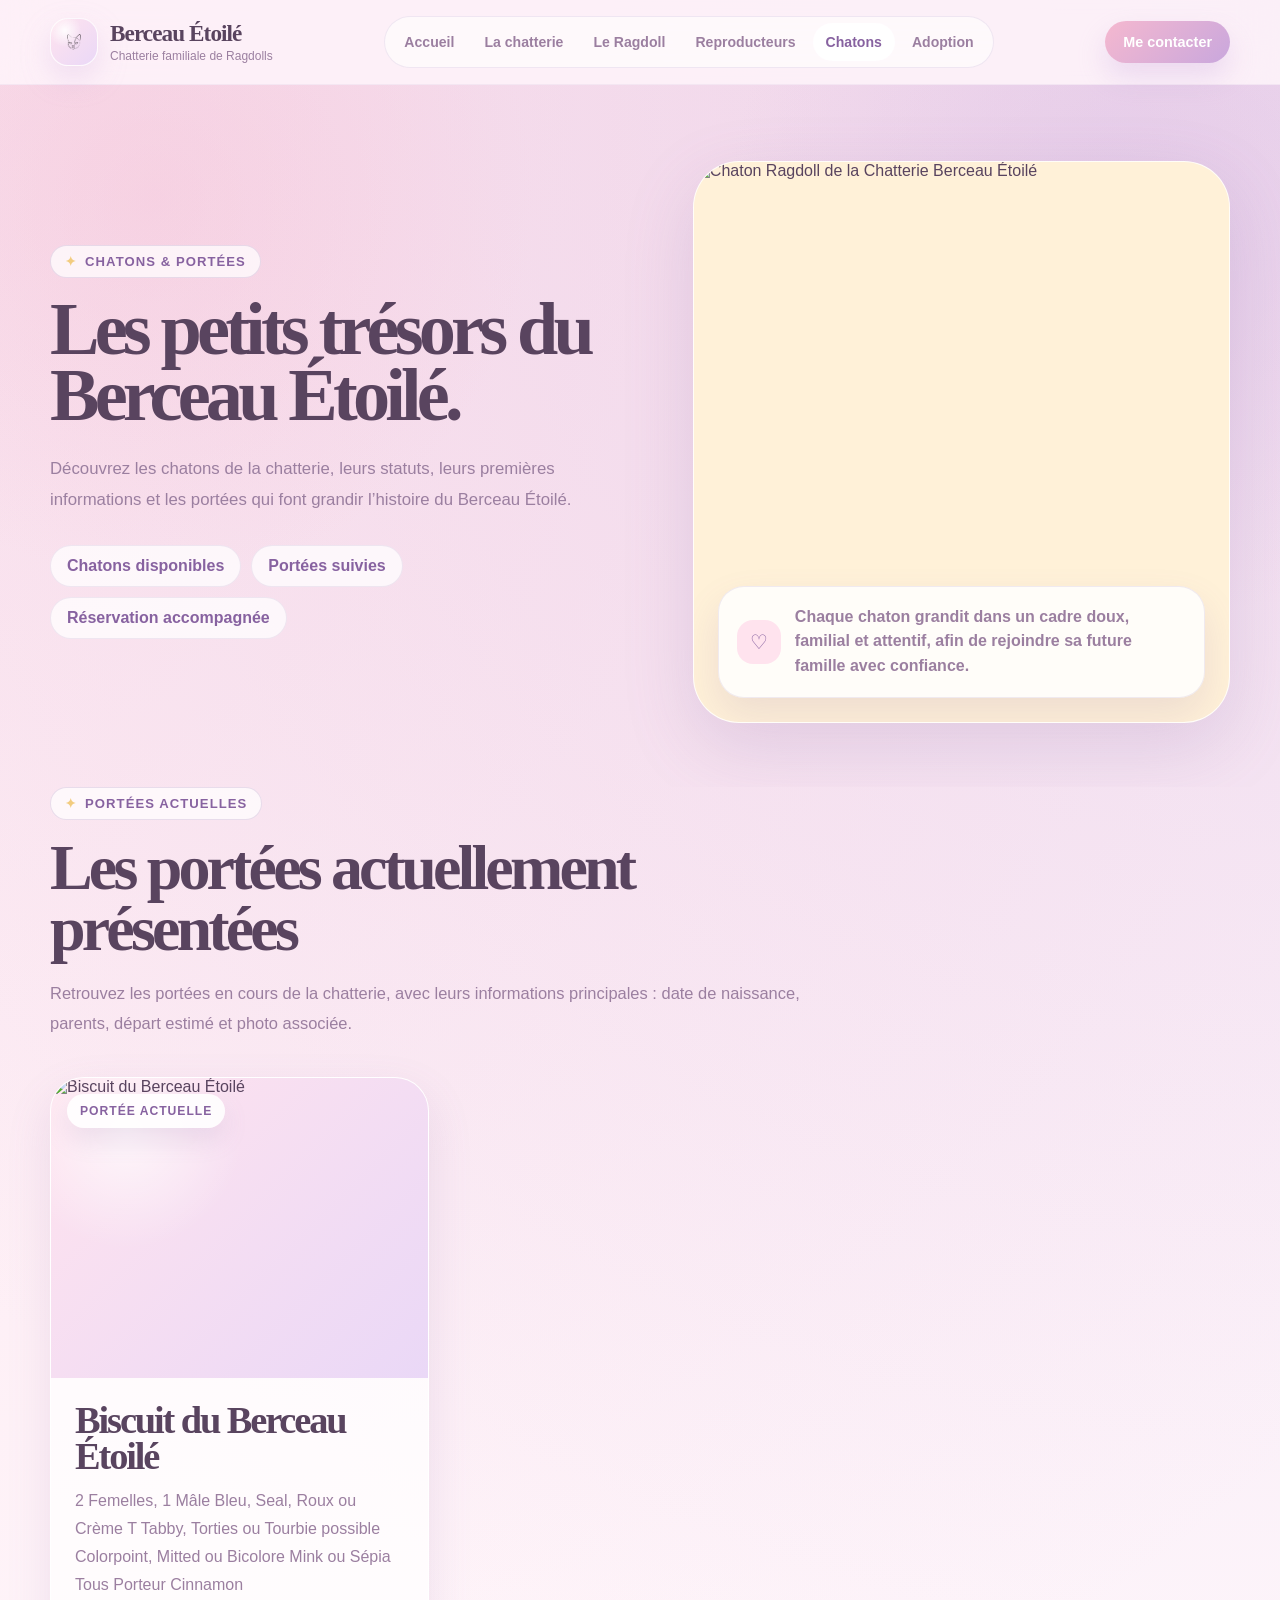
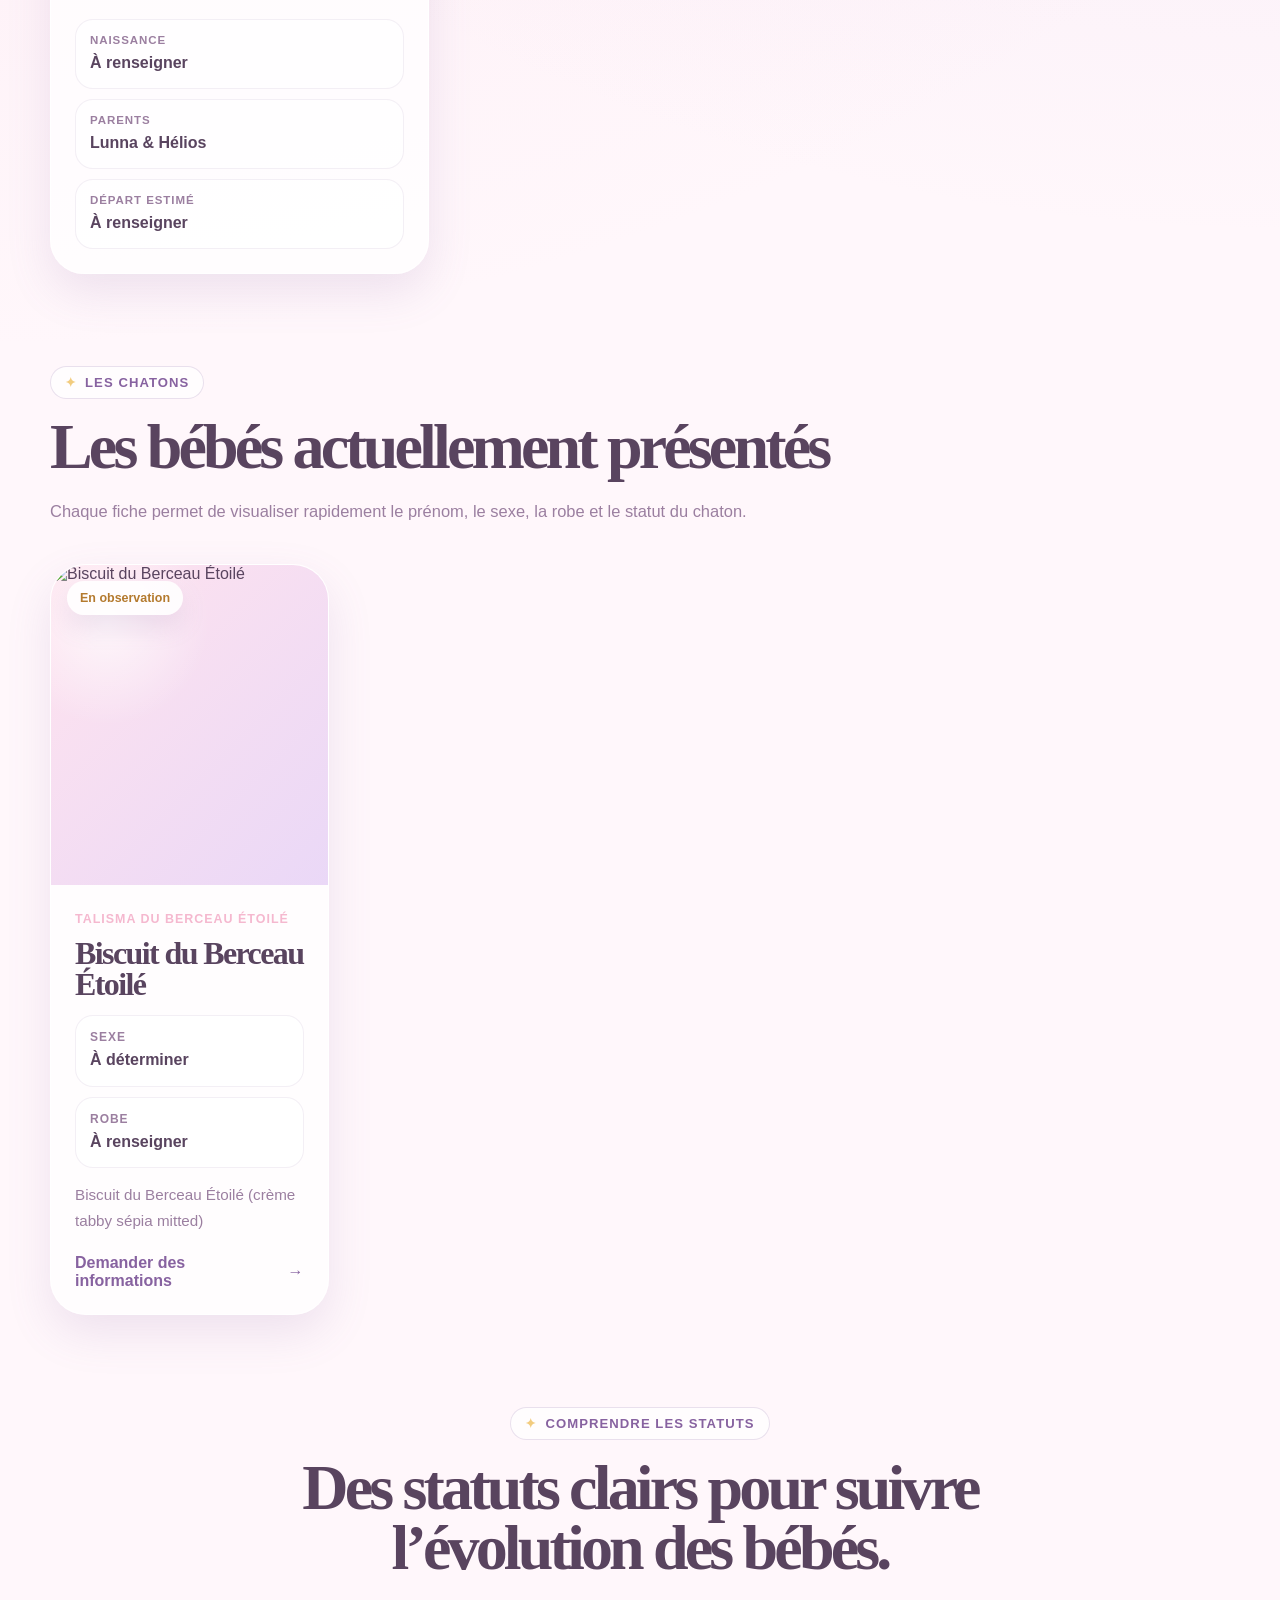
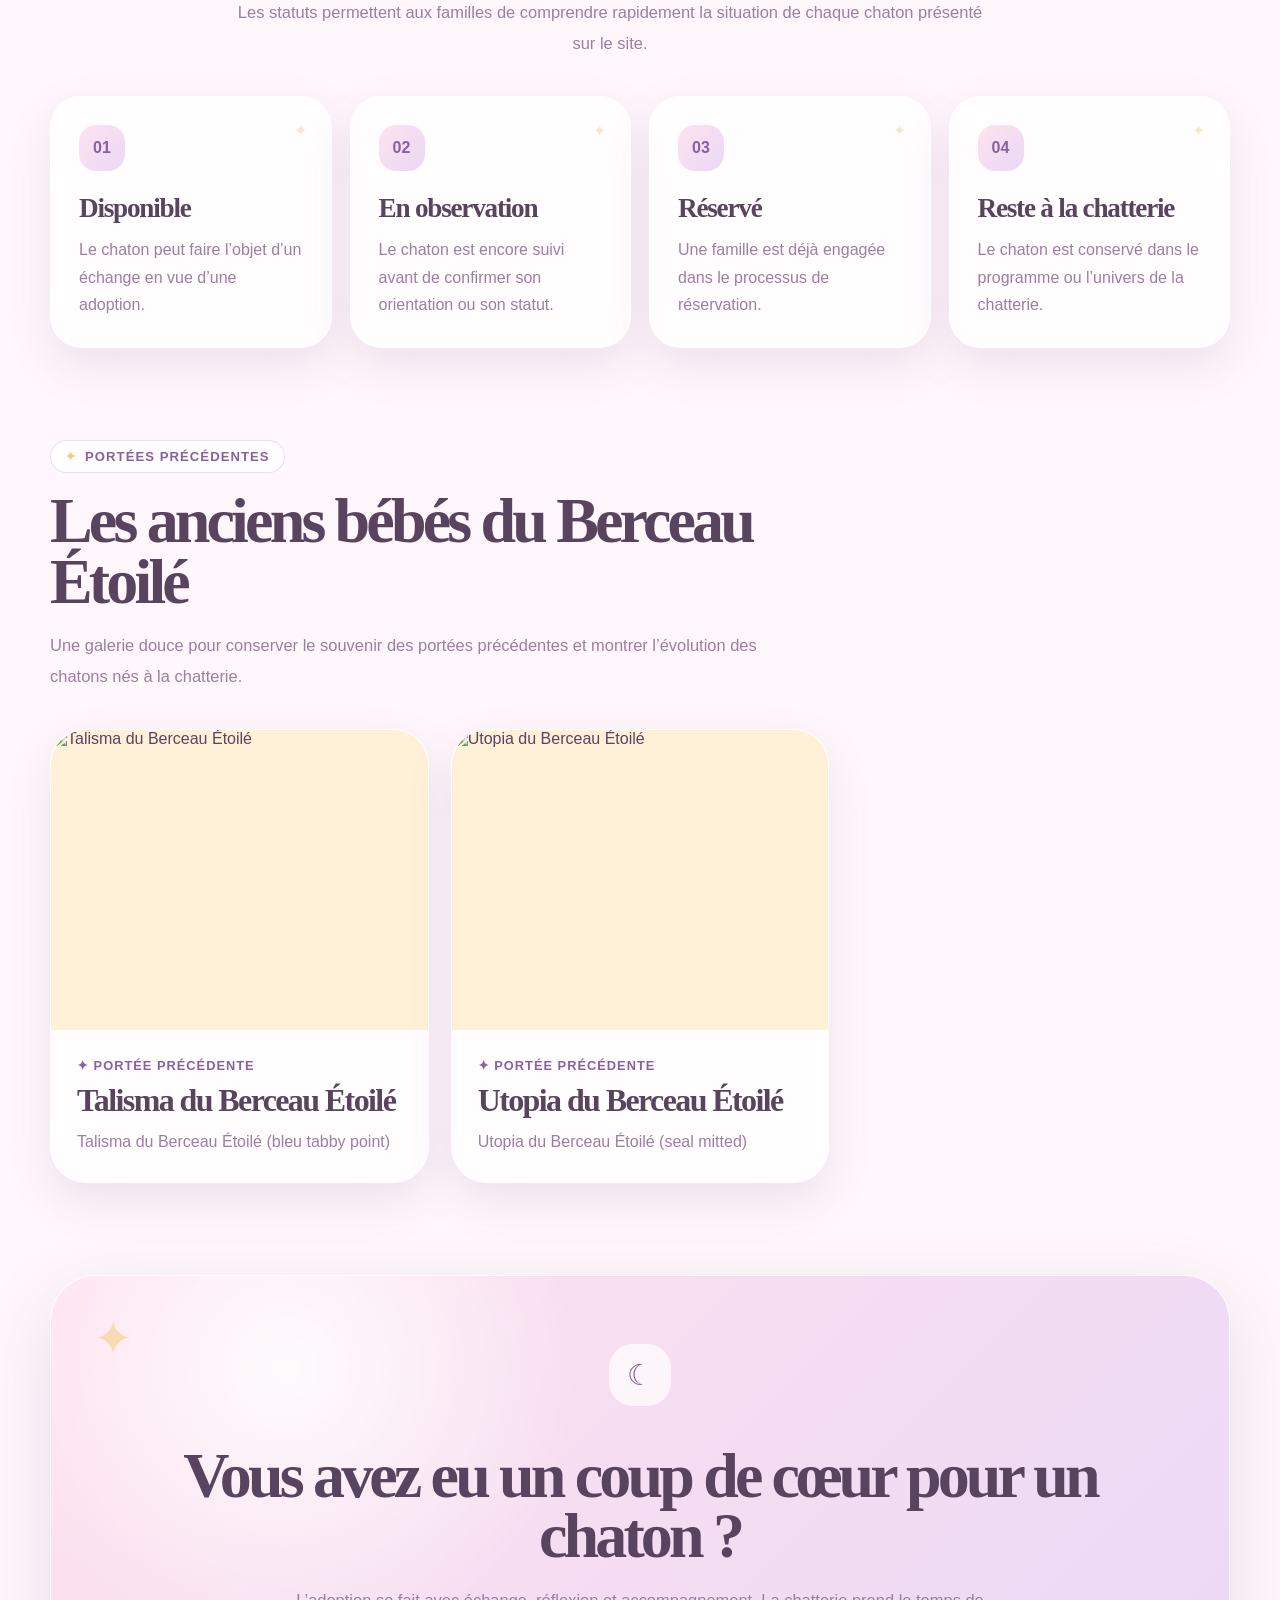
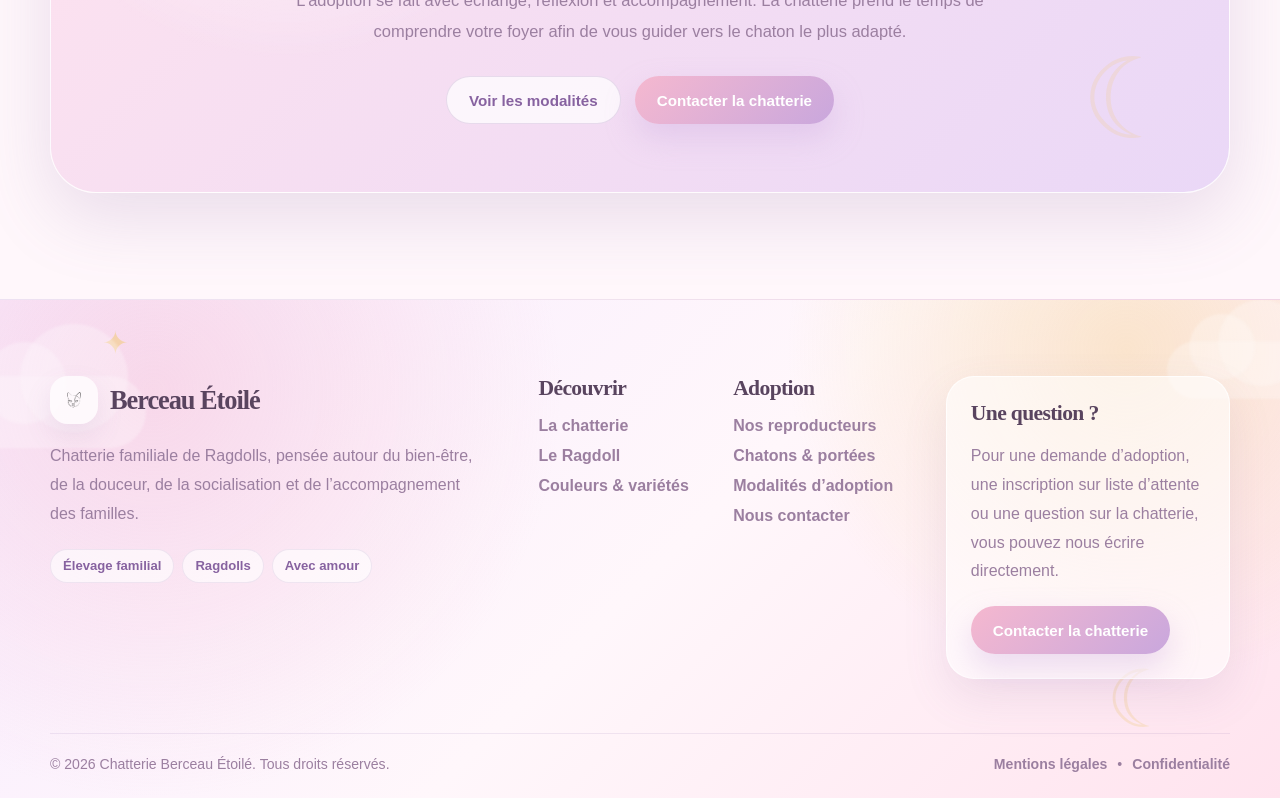
==== docs/chatons.html @ 58bdc37b "Add GitHub Pages static preview" ====
﻿<!DOCTYPE html>
<html lang="fr">
<head>
    <meta charset="UTF-8">

    <meta name="viewport" content="width=device-width, initial-scale=1.0">

    <title>Chatons &amp; portées | Chatterie Berceau Étoilé</title>

    <meta name="description" content="Découvrez les chatons disponibles, les portées en cours, les anciennes portées et les statuts de réservation de la Chatterie Berceau Étoilé.">

    <link rel="stylesheet" href="./assets/css/base/reset.css">
    <link rel="stylesheet" href="./assets/css/base/variables.css">
    <link rel="stylesheet" href="./assets/css/base/global.css">

    <link rel="stylesheet" href="./assets/css/components/header.css">
    <link rel="stylesheet" href="./assets/css/components/footer.css">
    <link rel="stylesheet" href="./assets/css/components/buttons.css">
    <link rel="stylesheet" href="./assets/css/components/cards.css">
    <link rel="stylesheet" href="./assets/css/components/forms.css">

        <link rel="stylesheet" href="./assets/css/pages/chatons.css">
</head>

<body>
<header class="site-header" data-header>
    <div class="container site-header__inner">

        <a href="http://127.0.0.1:8000" class="site-header__brand" aria-label="Retour à l'accueil">
            <span class="site-header__logo">
                <img src="./assets/images/logo/logo-berceau.png" alt="">
            </span>

            <span class="site-header__identity">
                <strong>Berceau Étoilé</strong>
                <small>Chatterie familiale de Ragdolls</small>
            </span>
        </a>

        <nav class="site-header__nav" aria-label="Navigation principale">
            <a href="http://127.0.0.1:8000" class="">
                Accueil
            </a>

            <a href="./la-chatterie.html" class="">
                La chatterie
            </a>

            <a href="./le-ragdoll.html" class="">
                Le Ragdoll
            </a>

            <a href="./nos-reproducteurs.html" class="">
                Reproducteurs
            </a>

            <a href="./chatons.html" class="is-active">
                Chatons
            </a>

            <a href="./modalites-adoption.html" class="">
                Adoption
            </a>
        </nav>

        <div class="site-header__actions">
            <a href="./contact.html" class="site-header__contact">
                Me contacter
            </a>

            <button class="site-header__burger"
                    type="button"
                    aria-label="Ouvrir le menu"
                    aria-expanded="false"
                    data-menu-button>
                <span></span>
                <span></span>
                <span></span>
            </button>
        </div>
    </div>

    <div class="mobile-menu" data-mobile-menu>
        <div class="container mobile-menu__inner">
            <div class="mobile-menu__top">
                <span>Menu</span>
                <strong>✦ Berceau Étoilé</strong>
            </div>

            <nav class="mobile-menu__nav" aria-label="Navigation mobile">
                <a href="http://127.0.0.1:8000">Accueil</a>
                <a href="./la-chatterie.html">La chatterie</a>
                <a href="./le-ragdoll.html">Le Ragdoll</a>
                <a href="./couleurs-et-varietes.html">Couleurs & variétés</a>
                <a href="./nos-reproducteurs.html">Nos reproducteurs</a>
                <a href="./chatons.html">Chatons & portées</a>
                <a href="./modalites-adoption.html">Modalités d’adoption</a>
                <a href="./contact.html">Contact</a>
            </nav>

            <div class="mobile-menu__card">
                <span>☾</span>
                <p>
                    Des Ragdolls élevés avec douceur, sérieux et beaucoup d’amour.
                </p>
            </div>
        </div>
    </div>
</header>

<main>
    
    
    <section class="kittens-hero">
        <div class="container kittens-hero__inner">
            <div class="kittens-hero__content" data-animate>
                <span class="section-kicker">Chatons & portées</span>

                <h1>
                    Les petits trésors du Berceau Étoilé.
                </h1>

                <p>
                    Découvrez les chatons de la chatterie, leurs statuts, leurs premières informations
                    et les portées qui font grandir l’histoire du Berceau Étoilé.
                </p>

                <div class="kittens-hero__badges">
                    <span>Chatons disponibles</span>
                    <span>Portées suivies</span>
                    <span>Réservation accompagnée</span>
                </div>
            </div>

            <div class="kittens-hero__visual" data-animate>
                <div class="kittens-hero__card">
                    <img src="./storage/litters/WUZOYV0Ah5naEAxYbCbRdQGVzJonAku6BhjEUA5w.jpg" alt="Chaton Ragdoll de la Chatterie Berceau Étoilé">

                    <div class="kittens-hero__note">
                        <span>♡</span>

                        <p>
                            Chaque chaton grandit dans un cadre doux, familial et attentif,
                            afin de rejoindre sa future famille avec confiance.
                        </p>
                    </div>
                </div>
            </div>
        </div>
    </section>

    <section class="current-litters">
        <div class="container">
            <div class="section-heading" data-animate>
                <span class="section-kicker">Portées actuelles</span>

                <h2>Les portées actuellement présentées</h2>

                <p>
                    Retrouvez les portées en cours de la chatterie, avec leurs informations principales :
                    date de naissance, parents, départ estimé et photo associée.
                </p>
            </div>

                            <div class="mobile-carousel" data-mobile-carousel data-animate>
                    <button class="mobile-carousel__arrow mobile-carousel__arrow--prev" type="button" aria-label="Portée précédente">
                        ←
                    </button>

                    <div class="mobile-carousel__track current-litters-grid">
                                                    
                            <article class="current-litter-card">
                                <div class="current-litter-card__image">
                                    <img src="./storage/litters/WUZOYV0Ah5naEAxYbCbRdQGVzJonAku6BhjEUA5w.jpg" alt="Biscuit du Berceau Étoilé">

                                    <span>
                                    Portée actuelle
                                </span>
                                </div>

                                <div class="current-litter-card__content">
                                    <h3>Biscuit du Berceau Étoilé</h3>

                                    <p>
                                        2 Femelles, 1 Mâle
Bleu, Seal, Roux ou Crème T
Tabby, Torties ou Tourbie possible
Colorpoint, Mitted ou Bicolore 
Mink ou Sépia
Tous Porteur Cinnamon
                                    </p>

                                    <div class="current-litter-card__infos">
                                        <div>
                                            <strong>Naissance</strong>

                                            <span>
                                            À renseigner
                                        </span>
                                        </div>

                                        <div>
                                            <strong>Parents</strong>

                                            <span>
                                            Lunna &amp; Hélios
                                        </span>
                                        </div>

                                        <div>
                                            <strong>Départ estimé</strong>

                                            <span>
                                            À renseigner
                                        </span>
                                        </div>
                                    </div>
                                </div>
                            </article>
                                            </div>

                    <button class="mobile-carousel__arrow mobile-carousel__arrow--next" type="button" aria-label="Portée suivante">
                        →
                    </button>

                    <div class="mobile-carousel__dots" aria-hidden="true"></div>
                </div>
                    </div>
    </section>

    <section class="kittens-list">
        <div class="container">
            <div class="section-heading" data-animate>
                <span class="section-kicker">Les chatons</span>

                <h2>Les bébés actuellement présentés</h2>

                <p>
                    Chaque fiche permet de visualiser rapidement le prénom, le sexe,
                    la robe et le statut du chaton.
                </p>
            </div>

                            <div class="mobile-carousel" data-mobile-carousel data-animate>
                    <button class="mobile-carousel__arrow mobile-carousel__arrow--prev" type="button" aria-label="Chaton précédent">
                        ←
                    </button>

                    <div class="mobile-carousel__track kittens-grid">
                                                    
                            <article class="kitten-profile">
                                <div class="kitten-profile__image">
                                    <img src="./storage/kittens/aGhqp09vOHL21H2lv2qJSmf9AxYvuXrbXKBZ2Dv1.jpg" alt="Biscuit du Berceau Étoilé">

                                    <span class="kitten-profile__status kitten-profile__status--watch">
                                    En observation
                                </span>
                                </div>

                                <div class="kitten-profile__content">
                                <span class="kitten-profile__eyebrow">
                                    Talisma du Berceau Étoilé
                                </span>

                                    <h3>Biscuit du Berceau Étoilé</h3>

                                    <div class="kitten-profile__details">
                                        <div>
                                            <span>Sexe</span>
                                            <strong>À déterminer</strong>
                                        </div>

                                        <div>
                                            <span>Robe</span>
                                            <strong>À renseigner</strong>
                                        </div>
                                    </div>

                                                                            <p class="kitten-profile__description">
                                            Biscuit du Berceau Étoilé (crème tabby sépia mitted)
                                        </p>
                                    
                                    <a href="./contact.html" class="text-link">
                                        Demander des informations
                                    </a>
                                </div>
                            </article>
                                            </div>

                    <button class="mobile-carousel__arrow mobile-carousel__arrow--next" type="button" aria-label="Chaton suivant">
                        →
                    </button>

                    <div class="mobile-carousel__dots" aria-hidden="true"></div>
                </div>
                    </div>
    </section>

    <section class="status-section">
        <div class="container">
            <div class="section-heading section-heading--center" data-animate>
                <span class="section-kicker">Comprendre les statuts</span>

                <h2>Des statuts clairs pour suivre l’évolution des bébés.</h2>

                <p>
                    Les statuts permettent aux familles de comprendre rapidement la situation
                    de chaque chaton présenté sur le site.
                </p>
            </div>

            <div class="status-grid" data-animate>
                <article class="status-card status-card--available">
                    <span>01</span>
                    <h3>Disponible</h3>
                    <p>Le chaton peut faire l’objet d’un échange en vue d’une adoption.</p>
                </article>

                <article class="status-card status-card--watch">
                    <span>02</span>
                    <h3>En observation</h3>
                    <p>Le chaton est encore suivi avant de confirmer son orientation ou son statut.</p>
                </article>

                <article class="status-card status-card--reserved">
                    <span>03</span>
                    <h3>Réservé</h3>
                    <p>Une famille est déjà engagée dans le processus de réservation.</p>
                </article>

                <article class="status-card status-card--stay">
                    <span>04</span>
                    <h3>Reste à la chatterie</h3>
                    <p>Le chaton est conservé dans le programme ou l’univers de la chatterie.</p>
                </article>
            </div>
        </div>
    </section>

    <section class="previous-litters">
        <div class="container">
            <div class="section-heading" data-animate>
                <span class="section-kicker">Portées précédentes</span>

                <h2>Les anciens bébés du Berceau Étoilé</h2>

                <p>
                    Une galerie douce pour conserver le souvenir des portées précédentes
                    et montrer l’évolution des chatons nés à la chatterie.
                </p>
            </div>

                            <div class="mobile-carousel" data-mobile-carousel data-animate>
                    <button class="mobile-carousel__arrow mobile-carousel__arrow--prev" type="button" aria-label="Portée précédente">
                        ←
                    </button>

                    <div class="mobile-carousel__track litters-grid">
                                                    
                            <article class="litter-card">
                                <div class="litter-card__image">
                                    <img src="./storage/litters/HKP2NVReHf7VfO9Hyv3Pz1sajhxfhHemAGDJ71wH.webp" alt="Talisma du Berceau Étoilé">
                                </div>

                                <div class="litter-card__content">
                                    <span>✦ Portée précédente</span>

                                    <h3>Talisma du Berceau Étoilé</h3>

                                    <p>
                                        Talisma du Berceau Étoilé (bleu tabby point)
                                    </p>
                                </div>
                            </article>
                                                    
                            <article class="litter-card">
                                <div class="litter-card__image">
                                    <img src="./storage/litters/vmfCu9jg3H1DSdizkXiOyC3pDxzr9jN3XvvG5Mxg.webp" alt="Utopia du Berceau Étoilé">
                                </div>

                                <div class="litter-card__content">
                                    <span>✦ Portée précédente</span>

                                    <h3>Utopia du Berceau Étoilé</h3>

                                    <p>
                                        Utopia du Berceau Étoilé (seal mitted)
                                    </p>
                                </div>
                            </article>
                                            </div>

                    <button class="mobile-carousel__arrow mobile-carousel__arrow--next" type="button" aria-label="Portée suivante">
                        →
                    </button>

                    <div class="mobile-carousel__dots" aria-hidden="true"></div>
                </div>
                    </div>
    </section>

    <section class="kittens-adoption">
        <div class="container">
            <div class="kittens-adoption__card" data-animate>
                <span class="kittens-adoption__icon">☾</span>

                <h2>Vous avez eu un coup de cœur pour un chaton ?</h2>

                <p>
                    L’adoption se fait avec échange, réflexion et accompagnement.
                    La chatterie prend le temps de comprendre votre foyer afin de vous guider
                    vers le chaton le plus adapté.
                </p>

                <div class="kittens-adoption__actions">
                    <a href="./modalites-adoption.html" class="btn btn-secondary">
                        Voir les modalités
                    </a>

                    <a href="./contact.html" class="btn btn-primary">
                        Contacter la chatterie
                    </a>
                </div>
            </div>
        </div>
    </section>

</main>

<footer class="site-footer">
    <div class="site-footer__cloud site-footer__cloud--one"></div>
    <div class="site-footer__cloud site-footer__cloud--two"></div>

    <div class="container site-footer__inner">
        <div class="site-footer__brand">
            <a href="http://127.0.0.1:8000" class="site-footer__logo">
                <span>
                    <img src="./assets/images/logo/logo-berceau.png" alt="">
                </span>
                <strong>Berceau Étoilé</strong>
            </a>

            <p>
                Chatterie familiale de Ragdolls, pensée autour du bien-être, de la douceur,
                de la socialisation et de l’accompagnement des familles.
            </p>

            <div class="site-footer__badges">
                <span>Élevage familial</span>
                <span>Ragdolls</span>
                <span>Avec amour</span>
            </div>
        </div>

        <div class="site-footer__links">
            <div>
                <h3>Découvrir</h3>

                <a href="./la-chatterie.html">La chatterie</a>
                <a href="./le-ragdoll.html">Le Ragdoll</a>
                <a href="./couleurs-et-varietes.html">Couleurs & variétés</a>
            </div>

            <div>
                <h3>Adoption</h3>

                <a href="./nos-reproducteurs.html">Nos reproducteurs</a>
                <a href="./chatons.html">Chatons & portées</a>
                <a href="./modalites-adoption.html">Modalités d’adoption</a>
                <a href="./contact.html">Nous contacter</a>
            </div>
        </div>

        <div class="site-footer__contact">
            <h3>Une question ?</h3>

            <p>
                Pour une demande d’adoption, une inscription sur liste d’attente ou une question
                sur la chatterie, vous pouvez nous écrire directement.
            </p>

            <a href="./contact.html" class="btn btn-primary">
                Contacter la chatterie
            </a>
        </div>
    </div>

    <div class="container site-footer__bottom">
        <p>
            © 2026 Chatterie Berceau Étoilé. Tous droits réservés.
        </p>

        <div>
            <a href="#">Mentions légales</a>
            <span>•</span>
            <a href="#">Confidentialité</a>
        </div>
    </div>
</footer>

<script src="./assets/js/main.js"></script>
<script src="./assets/js/components/header.js"></script>
<script src="./assets/js/components/animations.js"></script>

    <script src="./assets/js/pages/chatons.js"></script>
</body>
</html>
---- docs/assets/css/base/variables.css ----
:root {
    --be-bg: #fff7fb;
    --be-bg-soft: #f8ecff;
    --be-bg-lavender: #efe0ff;

    --be-white: #ffffff;
    --be-cream: #fff1d8;

    --be-pink: #f5b8cf;
    --be-pink-soft: #ffe3ee;

    --be-lavender: #c9a7dd;
    --be-lavender-soft: #ead8f7;
    --be-lavender-dark: #8762a0;

    --be-gold: #f2cc7f;
    --be-gold-soft: #fff0c9;

    --be-text: #59445f;
    --be-muted: #9b7fa0;

    --be-border: rgba(135, 98, 160, 0.18);

    --be-shadow-soft: 0 18px 45px rgba(135, 98, 160, 0.14);
    --be-shadow-card: 0 24px 70px rgba(135, 98, 160, 0.18);

    --be-radius-sm: 14px;
    --be-radius-md: 20px;
    --be-radius-lg: 30px;
    --be-radius-xl: 40px;

    --be-container: 1180px;

    --font-title: Georgia, 'Times New Roman', serif;
    --font-body: Arial, sans-serif;
}
---- docs/assets/css/base/global.css ----
body {
    font-family: var(--font-body);
    background:
        radial-gradient(circle at top left, rgba(245, 184, 207, 0.35), transparent 34%),
        radial-gradient(circle at top right, rgba(201, 167, 221, 0.35), transparent 32%),
        var(--be-bg);
    color: var(--be-text);
    overflow-x: hidden;
}

main {
    min-height: 70vh;
}

.container {
    width: min(var(--be-container), calc(100% - 40px));
    margin: 0 auto;
}

.section-kicker {
    display: inline-flex;
    align-items: center;
    gap: 8px;
    padding: 8px 14px;
    border-radius: 999px;
    background: rgba(255, 255, 255, 0.72);
    border: 1px solid var(--be-border);
    color: var(--be-lavender-dark);
    font-size: 0.82rem;
    font-weight: 700;
    letter-spacing: 0.08em;
    text-transform: uppercase;
}

.section-kicker::before {
    content: "✦";
    color: var(--be-gold);
}

.text-link {
    display: inline-flex;
    align-items: center;
    gap: 8px;
    margin-top: 20px;
    color: var(--be-lavender-dark);
    font-weight: 700;
}

.text-link::after {
    content: "→";
    transition: transform 0.25s ease;
}

.text-link:hover::after {
    transform: translateX(4px);
}
---- docs/assets/css/components/header.css ----
.site-header {
    position: sticky;
    top: 0;
    z-index: 100;
    padding: 16px 0;
    background: rgba(255, 247, 251, 0.78);
    backdrop-filter: blur(18px);
    border-bottom: 1px solid rgba(135, 98, 160, 0.08);
    transition: padding 0.25s ease, box-shadow 0.25s ease, background 0.25s ease;
}

.site-header.is-scrolled {
    padding: 10px 0;
    background: rgba(255, 247, 251, 0.92);
    box-shadow: 0 14px 35px rgba(135, 98, 160, 0.12);
}

.site-header__inner {
    display: flex;
    align-items: center;
    justify-content: space-between;
    gap: 24px;
}

.site-header__brand {
    display: inline-flex;
    align-items: center;
    gap: 12px;
    min-width: max-content;
}

.site-header__logo {
    display: inline-flex;
    align-items: center;
    justify-content: center;
    width: 48px;
    height: 48px;
    border-radius: 18px;
    background:
        radial-gradient(circle at 30% 25%, rgba(255, 255, 255, 0.9), transparent 35%),
        linear-gradient(135deg, var(--be-pink-soft), var(--be-lavender-soft));
    border: 1px solid rgba(255, 255, 255, 0.82);
    box-shadow: 0 12px 30px rgba(201, 167, 221, 0.28);
    color: var(--be-gold);
    font-size: 1.5rem;
}

.site-header__identity {
    display: flex;
    flex-direction: column;
    line-height: 1.15;
}

.site-header__identity strong {
    font-family: var(--font-title);
    font-size: 1.45rem;
    color: var(--be-text);
    letter-spacing: -0.04em;
}

.site-header__identity small {
    margin-top: 3px;
    color: var(--be-muted);
    font-size: 0.75rem;
}

.site-header__nav {
    display: flex;
    align-items: center;
    justify-content: center;
    gap: 4px;
    padding: 6px;
    border-radius: 999px;
    background: rgba(255, 255, 255, 0.55);
    border: 1px solid rgba(135, 98, 160, 0.12);
}

.site-header__nav a {
    position: relative;
    display: inline-flex;
    align-items: center;
    min-height: 38px;
    padding: 0 13px;
    border-radius: 999px;
    color: var(--be-muted);
    font-size: 0.88rem;
    font-weight: 800;
    transition: color 0.25s ease, background 0.25s ease;
}

.site-header__nav a:hover,
.site-header__nav a.is-active {
    color: var(--be-lavender-dark);
    background: rgba(255, 255, 255, 0.82);
}

.site-header__actions {
    display: flex;
    align-items: center;
    gap: 12px;
    min-width: max-content;
}

.site-header__contact {
    display: inline-flex;
    align-items: center;
    justify-content: center;
    min-height: 42px;
    padding: 0 18px;
    border-radius: 999px;
    background: linear-gradient(135deg, var(--be-pink), var(--be-lavender));
    color: var(--be-white);
    font-size: 0.9rem;
    font-weight: 900;
    box-shadow: 0 14px 28px rgba(201, 167, 221, 0.32);
    transition: transform 0.25s ease, box-shadow 0.25s ease;
}

.site-header__contact:hover {
    transform: translateY(-2px);
    box-shadow: 0 18px 35px rgba(201, 167, 221, 0.42);
}

.site-header__burger {
    display: none;
    width: 44px;
    height: 44px;
    border: 0;
    border-radius: 16px;
    background: rgba(255, 255, 255, 0.75);
    border: 1px solid var(--be-border);
    cursor: pointer;
}

.site-header__burger span {
    display: block;
    width: 18px;
    height: 2px;
    margin: 4px auto;
    border-radius: 999px;
    background: var(--be-lavender-dark);
    transition: transform 0.25s ease, opacity 0.25s ease;
}

.site-header__burger.is-active span:nth-child(1) {
    transform: translateY(6px) rotate(45deg);
}

.site-header__burger.is-active span:nth-child(2) {
    opacity: 0;
}

.site-header__burger.is-active span:nth-child(3) {
    transform: translateY(-6px) rotate(-45deg);
}

.mobile-menu {
    position: fixed;
    inset: 76px 0 auto 0;
    z-index: 90;
    max-height: calc(100vh - 76px);
    overflow-y: auto;
    padding: 16px 0 24px;
    background:
        radial-gradient(circle at top left, rgba(245, 184, 207, 0.35), transparent 35%),
        radial-gradient(circle at bottom right, rgba(201, 167, 221, 0.35), transparent 35%),
        rgba(255, 247, 251, 0.96);
    border-bottom: 1px solid var(--be-border);
    box-shadow: 0 30px 70px rgba(135, 98, 160, 0.16);
    transform: translateY(-12px);
    opacity: 0;
    pointer-events: none;
    transition: transform 0.25s ease, opacity 0.25s ease;
}

.mobile-menu.is-open {
    transform: translateY(0);
    opacity: 1;
    pointer-events: auto;
}

.mobile-menu__inner {
    display: grid;
    gap: 18px;
}

.mobile-menu__top {
    display: flex;
    align-items: center;
    justify-content: space-between;
    gap: 12px;
    color: var(--be-muted);
    font-size: 0.85rem;
    font-weight: 800;
    text-transform: uppercase;
    letter-spacing: 0.08em;
}

.mobile-menu__top strong {
    color: var(--be-lavender-dark);
}

.mobile-menu__nav {
    display: grid;
    gap: 10px;
}

.mobile-menu__nav a {
    display: flex;
    align-items: center;
    justify-content: space-between;
    min-height: 52px;
    padding: 0 18px;
    border-radius: 18px;
    background: rgba(255, 255, 255, 0.74);
    border: 1px solid rgba(135, 98, 160, 0.12);
    color: var(--be-text);
    font-weight: 850;
}

.mobile-menu__nav a::after {
    content: "→";
    color: var(--be-lavender-dark);
}

.mobile-menu__card {
    display: flex;
    gap: 14px;
    align-items: center;
    padding: 18px;
    border-radius: 24px;
    background: linear-gradient(135deg, rgba(255, 227, 238, 0.8), rgba(248, 236, 255, 0.9));
    border: 1px solid rgba(255, 255, 255, 0.82);
    color: var(--be-muted);
    line-height: 1.6;
}

.mobile-menu__card span {
    display: inline-flex;
    flex: 0 0 44px;
    width: 44px;
    height: 44px;
    align-items: center;
    justify-content: center;
    border-radius: 16px;
    background: rgba(255, 255, 255, 0.72);
    color: var(--be-gold);
    font-size: 1.4rem;
}

body.menu-open {
    overflow: hidden;
}

@media (max-width: 1120px) {
    .site-header__nav {
        display: none;
    }

    .site-header__burger {
        display: inline-block;
    }
}

@media (max-width: 620px) {
    .site-header {
        padding: 12px 0;
    }

    .site-header__identity strong {
        font-size: 1.2rem;
    }

    .site-header__identity small {
        display: none;
    }

    .site-header__logo {
        width: 42px;
        height: 42px;
        border-radius: 15px;
    }

    .site-header__contact {
        display: none;
    }

    .mobile-menu {
        inset: 68px 0 auto 0;
        max-height: calc(100vh - 68px);
    }
}
.site-header__logo img {
    width: 30px;
    height: 30px;
    object-fit: contain;
    opacity: 0.86;
}
---- docs/assets/css/components/footer.css ----
.site-footer {
    position: relative;
    margin-top: 80px;
    padding: 76px 0 26px;
    overflow: hidden;
    background:
        radial-gradient(circle at 12% 18%, rgba(245, 184, 207, 0.42), transparent 34%),
        radial-gradient(circle at 88% 10%, rgba(242, 204, 127, 0.35), transparent 28%),
        linear-gradient(135deg, #f8ecff, #fff7fb 52%, #ffe3ee);
    border-top: 1px solid rgba(135, 98, 160, 0.12);
}

.site-footer::before {
    content: "✦";
    position: absolute;
    top: 24px;
    left: 8%;
    color: var(--be-gold);
    font-size: 2rem;
    opacity: 0.58;
}

.site-footer::after {
    content: "☾";
    position: absolute;
    right: 8%;
    bottom: 52px;
    color: var(--be-gold);
    font-size: 5rem;
    opacity: 0.28;
}

.site-footer__cloud {
    position: absolute;
    width: 190px;
    height: 72px;
    border-radius: 999px;
    background: rgba(255, 255, 255, 0.38);
    filter: blur(1px);
    opacity: 0.7;
}

.site-footer__cloud::before,
.site-footer__cloud::after {
    content: "";
    position: absolute;
    border-radius: 50%;
    background: inherit;
}

.site-footer__cloud::before {
    width: 82px;
    height: 82px;
    left: 28px;
    top: -34px;
}

.site-footer__cloud::after {
    width: 108px;
    height: 108px;
    right: 18px;
    top: -52px;
}

.site-footer__cloud--one {
    left: -44px;
    top: 76px;
}

.site-footer__cloud--two {
    right: -58px;
    top: 34px;
    transform: scale(0.8);
}

.site-footer__inner {
    position: relative;
    z-index: 1;
    display: grid;
    grid-template-columns: minmax(0, 1.1fr) minmax(360px, 0.9fr) minmax(260px, 0.7fr);
    gap: 42px;
    align-items: start;
}

.site-footer__brand {
    max-width: 430px;
}

.site-footer__logo {
    display: inline-flex;
    align-items: center;
    gap: 12px;
    margin-bottom: 18px;
}

.site-footer__logo span {
    display: inline-flex;
    width: 48px;
    height: 48px;
    align-items: center;
    justify-content: center;
    border-radius: 18px;
    background: rgba(255, 255, 255, 0.72);
    color: var(--be-gold);
    font-size: 1.5rem;
    box-shadow: 0 12px 28px rgba(135, 98, 160, 0.12);
}

.site-footer__logo strong {
    font-family: var(--font-title);
    font-size: 1.65rem;
    letter-spacing: -0.04em;
    color: var(--be-text);
}

.site-footer__brand p,
.site-footer__contact p {
    color: var(--be-muted);
    line-height: 1.8;
}

.site-footer__badges {
    display: flex;
    flex-wrap: wrap;
    gap: 8px;
    margin-top: 20px;
}

.site-footer__badges span {
    display: inline-flex;
    align-items: center;
    min-height: 34px;
    padding: 0 12px;
    border-radius: 999px;
    background: rgba(255, 255, 255, 0.62);
    border: 1px solid rgba(135, 98, 160, 0.12);
    color: var(--be-lavender-dark);
    font-size: 0.82rem;
    font-weight: 800;
}

.site-footer__links {
    display: grid;
    grid-template-columns: repeat(2, 1fr);
    gap: 24px;
}

.site-footer h3 {
    margin-bottom: 16px;
    font-family: var(--font-title);
    color: var(--be-text);
    font-size: 1.35rem;
    letter-spacing: -0.03em;
}

.site-footer__links a {
    display: flex;
    width: fit-content;
    margin-bottom: 12px;
    color: var(--be-muted);
    font-weight: 750;
    transition: color 0.25s ease, transform 0.25s ease;
}

.site-footer__links a:hover {
    color: var(--be-lavender-dark);
    transform: translateX(3px);
}

.site-footer__contact {
    padding: 24px;
    border-radius: 28px;
    background: rgba(255, 255, 255, 0.58);
    border: 1px solid rgba(255, 255, 255, 0.75);
    box-shadow: 0 18px 45px rgba(135, 98, 160, 0.12);
}

.site-footer__contact .btn {
    margin-top: 20px;
}

.site-footer__bottom {
    position: relative;
    z-index: 1;
    display: flex;
    align-items: center;
    justify-content: space-between;
    gap: 18px;
    margin-top: 54px;
    padding-top: 22px;
    border-top: 1px solid rgba(135, 98, 160, 0.12);
    color: var(--be-muted);
    font-size: 0.88rem;
}

.site-footer__bottom div {
    display: flex;
    align-items: center;
    gap: 10px;
}

.site-footer__bottom a {
    font-weight: 800;
}

.site-footer__bottom a:hover {
    color: var(--be-lavender-dark);
}

@media (max-width: 1040px) {
    .site-footer__inner {
        grid-template-columns: 1fr 1fr;
    }

    .site-footer__contact {
        grid-column: 1 / -1;
    }
}

@media (max-width: 720px) {
    .site-footer {
        padding-top: 56px;
    }

    .site-footer__inner,
    .site-footer__links {
        grid-template-columns: 1fr;
    }

    .site-footer__bottom {
        flex-direction: column;
        align-items: flex-start;
    }

    .site-footer__brand {
        max-width: none;
    }
}


.site-footer__logo span img {
    width: 30px;
    height: 30px;
    object-fit: contain;
    opacity: 0.86;
}
---- docs/assets/css/components/buttons.css ----
.btn {
    display: inline-flex;
    align-items: center;
    justify-content: center;
    min-height: 48px;
    padding: 0 22px;
    border-radius: 999px;
    font-size: 0.95rem;
    font-weight: 800;
    transition: transform 0.25s ease, box-shadow 0.25s ease, background 0.25s ease;
}

.btn:hover {
    transform: translateY(-2px);
}

.btn-primary {
    background: linear-gradient(135deg, var(--be-pink), var(--be-lavender));
    color: var(--be-white);
    box-shadow: 0 14px 30px rgba(201, 167, 221, 0.35);
}

.btn-secondary {
    background: rgba(255, 255, 255, 0.72);
    color: var(--be-lavender-dark);
    border: 1px solid var(--be-border);
}
---- docs/assets/css/components/cards.css ----
.soft-card {
    padding: 24px;
    border-radius: var(--be-radius-lg);
    background: rgba(255, 255, 255, 0.72);
    border: 1px solid var(--be-border);
    box-shadow: var(--be-shadow-soft);
    backdrop-filter: blur(10px);
}

.soft-card span {
    display: inline-flex;
    width: 42px;
    height: 42px;
    align-items: center;
    justify-content: center;
    margin-bottom: 16px;
    border-radius: 50%;
    background: var(--be-pink-soft);
    color: var(--be-lavender-dark);
    font-size: 1.2rem;
}

.soft-card h3 {
    margin-bottom: 8px;
    font-family: var(--font-title);
    font-size: 1.35rem;
    color: var(--be-text);
}

.soft-card p {
    color: var(--be-muted);
    line-height: 1.7;
}
---- docs/assets/css/components/forms.css ----
.form-field {
    display: grid;
    gap: 8px;
}

.form-field label {
    color: var(--be-text);
    font-weight: 850;
    font-size: 0.92rem;
}

.form-field input,
.form-field textarea,
.form-field select {
    width: 100%;
    border: 1px solid var(--be-border);
    border-radius: 18px;
    background: rgba(255, 255, 255, 0.78);
    color: var(--be-text);
    padding: 14px 16px;
    outline: none;
    transition: border-color 0.25s ease, box-shadow 0.25s ease, background 0.25s ease;
}

.form-field textarea {
    min-height: 150px;
    resize: vertical;
}

.form-field input:focus,
.form-field textarea:focus,
.form-field select:focus {
    border-color: rgba(135, 98, 160, 0.42);
    box-shadow: 0 0 0 4px rgba(201, 167, 221, 0.16);
    background: rgba(255, 255, 255, 0.96);
}
---- docs/assets/css/pages/chatons.css ----
/* =========================
   HERO
========================= */

.kittens-hero {
    position: relative;
    padding: 76px 0 64px;
    overflow: hidden;
}

.kittens-hero::before {
    content: "";
    position: absolute;
    inset: 0;
    background:
        radial-gradient(circle at 12% 16%, rgba(245, 184, 207, 0.3), transparent 30%),
        radial-gradient(circle at 88% 20%, rgba(201, 167, 221, 0.28), transparent 32%);
    pointer-events: none;
}

.kittens-hero__inner {
    position: relative;
    z-index: 1;
    display: grid;
    grid-template-columns: minmax(0, 1fr) minmax(360px, 0.9fr);
    gap: 46px;
    align-items: center;
}

.kittens-hero__content {
    min-width: 0;
}

.kittens-hero__content h1 {
    max-width: 840px;
    margin-top: 18px;
    font-family: var(--font-title);
    font-size: clamp(2.8rem, 5.8vw, 5.9rem);
    line-height: 0.9;
    letter-spacing: -0.065em;
    color: var(--be-text);
}

.kittens-hero__content p {
    max-width: 660px;
    margin-top: 24px;
    color: var(--be-muted);
    font-size: 1.05rem;
    line-height: 1.85;
}

.kittens-hero__badges {
    display: flex;
    flex-wrap: wrap;
    gap: 10px;
    margin-top: 30px;
}

.kittens-hero__badges span {
    display: inline-flex;
    align-items: center;
    min-height: 42px;
    padding: 0 16px;
    border-radius: 999px;
    background: rgba(255, 255, 255, 0.74);
    border: 1px solid rgba(135, 98, 160, 0.12);
    color: var(--be-lavender-dark);
    font-weight: 850;
}

.kittens-hero__card {
    position: relative;
    min-height: 560px;
    overflow: hidden;
    border-radius: 46px;
    background: var(--be-cream);
    border: 1px solid rgba(255, 255, 255, 0.86);
    box-shadow: var(--be-shadow-card);
}

.kittens-hero__card img {
    width: 100%;
    height: 100%;
    min-height: 560px;
    object-fit: cover;
    object-position: center;
}

.kittens-hero__note {
    position: absolute;
    left: 24px;
    right: 24px;
    bottom: 24px;
    display: flex;
    align-items: center;
    gap: 14px;
    padding: 18px;
    border-radius: 26px;
    background: rgba(255, 255, 255, 0.84);
    border: 1px solid rgba(135, 98, 160, 0.12);
    box-shadow: 0 18px 38px rgba(135, 98, 160, 0.14);
    backdrop-filter: blur(10px);
}

.kittens-hero__note span {
    display: inline-flex;
    width: 44px;
    height: 44px;
    flex: 0 0 44px;
    align-items: center;
    justify-content: center;
    border-radius: 16px;
    background: var(--be-pink-soft);
    color: var(--be-lavender-dark);
    font-size: 1.25rem;
}

.kittens-hero__note p {
    color: var(--be-muted);
    line-height: 1.55;
    font-weight: 750;
}

/* =========================
   COMMON
========================= */

.section-heading {
    max-width: 820px;
    margin-bottom: 38px;
}

.section-heading--center {
    margin-inline: auto;
    text-align: center;
}

.section-heading h2,
.kittens-adoption__card h2 {
    margin-top: 18px;
    font-family: var(--font-title);
    font-size: clamp(2.3rem, 5vw, 4.8rem);
    line-height: 0.95;
    letter-spacing: -0.06em;
    color: var(--be-text);
}

.section-heading p,
.kittens-adoption__card p {
    max-width: 760px;
    margin-top: 18px;
    color: var(--be-muted);
    font-size: 1.03rem;
    line-height: 1.85;
}

/* =========================
   CURRENT LITTERS
========================= */

.current-litters {
    padding: 0 0 92px;
}

.current-litters-grid {
    display: grid;
    grid-template-columns: repeat(3, 1fr);
    gap: 22px;
}

.current-litter-card {
    overflow: hidden;
    border-radius: 34px;
    background: rgba(255, 255, 255, 0.72);
    border: 1px solid rgba(255, 255, 255, 0.86);
    box-shadow: var(--be-shadow-soft);
    transition: transform 0.28s ease, box-shadow 0.28s ease;
}

.current-litter-card:hover {
    transform: translateY(-5px);
    box-shadow: var(--be-shadow-card);
}

.current-litter-card__image {
    position: relative;
    height: 300px;
    overflow: hidden;
    background:
        radial-gradient(circle at 20% 18%, rgba(255, 255, 255, 0.72), transparent 30%),
        linear-gradient(135deg, var(--be-pink-soft), var(--be-lavender-soft));
}

.current-litter-card__image img {
    width: 100%;
    height: 100%;
    object-fit: cover;
    object-position: center;
}

.current-litter-card__image span {
    position: absolute;
    top: 16px;
    left: 16px;
    display: inline-flex;
    min-height: 34px;
    align-items: center;
    padding: 0 13px;
    border-radius: 999px;
    background: rgba(255, 255, 255, 0.88);
    color: var(--be-lavender-dark);
    font-size: 0.76rem;
    font-weight: 900;
    letter-spacing: 0.08em;
    text-transform: uppercase;
    box-shadow: 0 12px 26px rgba(135, 98, 160, 0.14);
}

.current-litter-card__content {
    padding: 24px;
}

.current-litter-card__content h3 {
    margin-bottom: 12px;
    font-family: var(--font-title);
    font-size: clamp(2rem, 3vw, 2.7rem);
    line-height: 0.95;
    letter-spacing: -0.055em;
    color: var(--be-text);
}

.current-litter-card__content p {
    color: var(--be-muted);
    line-height: 1.75;
}

.current-litter-card__infos {
    display: grid;
    gap: 10px;
    margin-top: 20px;
}

.current-litter-card__infos div {
    padding: 14px;
    border-radius: 18px;
    background: rgba(255, 255, 255, 0.74);
    border: 1px solid rgba(135, 98, 160, 0.1);
}

.current-litter-card__infos strong {
    display: block;
    margin-bottom: 5px;
    color: var(--be-muted);
    font-size: 0.72rem;
    font-weight: 900;
    letter-spacing: 0.08em;
    text-transform: uppercase;
}

.current-litter-card__infos span {
    color: var(--be-text);
    font-weight: 800;
    line-height: 1.45;
}

/* =========================
   KITTENS GRID
========================= */

.kittens-list {
    padding: 0 0 92px;
}

.kittens-grid {
    display: grid;
    grid-template-columns: repeat(4, 1fr);
    gap: 22px;
}

.kitten-profile {
    overflow: hidden;
    border-radius: 36px;
    background: rgba(255, 255, 255, 0.72);
    border: 1px solid rgba(255, 255, 255, 0.86);
    box-shadow: var(--be-shadow-soft);
    transition: transform 0.28s ease, box-shadow 0.28s ease;
}

.kitten-profile:hover {
    transform: translateY(-5px);
    box-shadow: var(--be-shadow-card);
}

.kitten-profile__image {
    position: relative;
    height: 320px;
    overflow: hidden;
    background:
        radial-gradient(circle at 20% 18%, rgba(255, 255, 255, 0.72), transparent 30%),
        linear-gradient(135deg, var(--be-pink-soft), var(--be-lavender-soft));
}

.kitten-profile__image img {
    width: 100%;
    height: 100%;
    object-fit: cover;
}

.kitten-profile__status {
    position: absolute;
    top: 16px;
    left: 16px;
    display: inline-flex;
    min-height: 34px;
    align-items: center;
    padding: 0 13px;
    border-radius: 999px;
    background: rgba(255, 255, 255, 0.88);
    font-size: 0.78rem;
    font-weight: 900;
    box-shadow: 0 12px 26px rgba(135, 98, 160, 0.14);
}

.kitten-profile__status--available {
    color: #4e8d65;
}

.kitten-profile__status--watch {
    color: #b47a2e;
}

.kitten-profile__status--reserved {
    color: var(--be-lavender-dark);
}

.kitten-profile__status--stay {
    color: #9b5f85;
}

.kitten-profile__content {
    padding: 24px;
}

.kitten-profile__eyebrow {
    display: inline-flex;
    margin-bottom: 12px;
    color: var(--be-pink);
    font-size: 0.78rem;
    font-weight: 900;
    letter-spacing: 0.08em;
    text-transform: uppercase;
}

.kitten-profile__content h3 {
    margin-bottom: 16px;
    font-family: var(--font-title);
    font-size: 2rem;
    line-height: 0.95;
    letter-spacing: -0.05em;
    color: var(--be-text);
}

.kitten-profile__details {
    display: grid;
    gap: 10px;
}

.kitten-profile__details div {
    padding: 14px;
    border-radius: 18px;
    background: rgba(255, 255, 255, 0.72);
    border: 1px solid rgba(135, 98, 160, 0.1);
}

.kitten-profile__details span {
    display: block;
    margin-bottom: 5px;
    color: var(--be-muted);
    font-size: 0.75rem;
    font-weight: 900;
    letter-spacing: 0.08em;
    text-transform: uppercase;
}

.kitten-profile__details strong {
    color: var(--be-text);
    line-height: 1.4;
}

.kitten-profile__description {
    margin-top: 14px;
    color: var(--be-muted);
    line-height: 1.7;
    font-size: 0.95rem;
}

/* =========================
   STATUS
========================= */

.status-section {
    padding: 0 0 92px;
}

.status-grid {
    display: grid;
    grid-template-columns: repeat(4, 1fr);
    gap: 18px;
}

.status-card {
    position: relative;
    padding: 28px;
    border-radius: 32px;
    background: rgba(255, 255, 255, 0.72);
    border: 1px solid rgba(255, 255, 255, 0.86);
    box-shadow: var(--be-shadow-soft);
}

.status-card::after {
    content: "✦";
    position: absolute;
    top: 24px;
    right: 24px;
    color: var(--be-gold);
    opacity: 0.45;
}

.status-card span {
    display: inline-flex;
    width: 46px;
    height: 46px;
    align-items: center;
    justify-content: center;
    margin-bottom: 22px;
    border-radius: 17px;
    background: linear-gradient(135deg, var(--be-pink-soft), var(--be-lavender-soft));
    color: var(--be-lavender-dark);
    font-weight: 900;
}

.status-card h3 {
    margin-bottom: 12px;
    font-family: var(--font-title);
    font-size: 1.7rem;
    letter-spacing: -0.045em;
    color: var(--be-text);
}

.status-card p {
    color: var(--be-muted);
    line-height: 1.72;
}

/* =========================
   PREVIOUS LITTERS
========================= */

.previous-litters {
    padding: 0 0 92px;
}

.litters-grid {
    display: grid;
    grid-template-columns: repeat(3, 1fr);
    gap: 22px;
}

.litter-card {
    overflow: hidden;
    border-radius: 36px;
    background: rgba(255, 255, 255, 0.72);
    border: 1px solid rgba(255, 255, 255, 0.86);
    box-shadow: var(--be-shadow-soft);
}

.litter-card__image {
    height: 300px;
    overflow: hidden;
    background: var(--be-cream);
}

.litter-card__image img {
    width: 100%;
    height: 100%;
    object-fit: cover;
}

.litter-card__content {
    padding: 26px;
}

.litter-card__content span {
    display: inline-flex;
    margin-bottom: 12px;
    color: var(--be-lavender-dark);
    font-size: 0.8rem;
    font-weight: 900;
    letter-spacing: 0.08em;
    text-transform: uppercase;
}

.litter-card__content h3 {
    margin-bottom: 12px;
    font-family: var(--font-title);
    font-size: 2rem;
    line-height: 0.95;
    letter-spacing: -0.05em;
    color: var(--be-text);
}

.litter-card__content p {
    color: var(--be-muted);
    line-height: 1.75;
}

/* =========================
   EMPTY STATES
========================= */

.empty-state {
    padding: clamp(30px, 5vw, 54px);
    border-radius: 38px;
    text-align: center;
    background:
        radial-gradient(circle at 20% 20%, rgba(255, 255, 255, 0.86), transparent 28%),
        linear-gradient(135deg, rgba(255, 227, 238, 0.72), rgba(248, 236, 255, 0.9));
    border: 1px solid rgba(255, 255, 255, 0.88);
    box-shadow: var(--be-shadow-soft);
}

.empty-state--small {
    max-width: 820px;
}

.empty-state span {
    display: inline-flex;
    width: 58px;
    height: 58px;
    align-items: center;
    justify-content: center;
    margin-bottom: 18px;
    border-radius: 22px;
    background: rgba(255, 255, 255, 0.78);
    color: var(--be-gold);
    font-size: 1.8rem;
}

.empty-state h3 {
    margin-bottom: 12px;
    font-family: var(--font-title);
    font-size: clamp(2rem, 4vw, 3.6rem);
    line-height: 0.95;
    letter-spacing: -0.05em;
    color: var(--be-text);
}

.empty-state p {
    max-width: 620px;
    margin: 0 auto;
    color: var(--be-muted);
    line-height: 1.8;
}

.empty-state .btn {
    margin-top: 24px;
}

/* =========================
   FINAL CTA
========================= */

.kittens-adoption {
    padding: 0 0 26px;
}

.kittens-adoption__card {
    position: relative;
    overflow: hidden;
    padding: clamp(34px, 6vw, 68px);
    text-align: center;
    border-radius: 46px;
    background:
        radial-gradient(circle at 20% 18%, rgba(255, 255, 255, 0.88), transparent 28%),
        linear-gradient(135deg, var(--be-pink-soft), var(--be-lavender-soft));
    border: 1px solid rgba(255, 255, 255, 0.88);
    box-shadow: var(--be-shadow-card);
}

.kittens-adoption__card::before {
    content: "✦";
    position: absolute;
    top: 34px;
    left: 42px;
    color: var(--be-gold);
    font-size: 3rem;
    opacity: 0.55;
}

.kittens-adoption__card::after {
    content: "☾";
    position: absolute;
    right: 48px;
    bottom: 28px;
    color: var(--be-gold);
    font-size: 7rem;
    opacity: 0.22;
}

.kittens-adoption__icon {
    display: inline-flex;
    width: 62px;
    height: 62px;
    align-items: center;
    justify-content: center;
    margin-bottom: 22px;
    border-radius: 24px;
    background: rgba(255, 255, 255, 0.74);
    color: var(--be-lavender-dark);
    font-size: 1.8rem;
}

.kittens-adoption__card h2,
.kittens-adoption__card p {
    margin-inline: auto;
}

.kittens-adoption__actions {
    display: flex;
    justify-content: center;
    flex-wrap: wrap;
    gap: 14px;
    margin-top: 30px;
}

/* =========================
   ANIMATIONS
========================= */

[data-animate] {
    opacity: 0;
    transform: translateY(18px);
    transition: opacity 0.7s ease, transform 0.7s ease;
}

[data-animate].is-visible {
    opacity: 1;
    transform: translateY(0);
}

/* =========================
   RESPONSIVE
========================= */

@media (max-width: 1120px) {
    .kittens-hero__inner {
        grid-template-columns: 1fr;
    }

    .current-litters-grid,
    .kittens-grid,
    .status-grid {
        grid-template-columns: repeat(2, 1fr);
    }

    .litters-grid {
        grid-template-columns: 1fr;
    }
}

@media (max-width: 760px) {
    html,
    body {
        overflow-x: hidden;
    }

    .kittens-hero {
        padding: 34px 0 46px;
    }

    .kittens-hero__inner {
        display: grid;
        grid-template-columns: 1fr;
        gap: 26px;
    }

    .kittens-hero__content {
        max-width: 100%;
        min-width: 0;
    }

    .kittens-hero__content h1 {
        max-width: 100%;
        margin-top: 16px;
        font-size: clamp(2rem, 13vw, 3.15rem);
        line-height: 0.92;
        letter-spacing: -0.055em;
        word-break: normal;
        overflow-wrap: normal;
    }

    .kittens-hero__content p {
        max-width: 100%;
        margin-top: 18px;
        font-size: 0.96rem;
        line-height: 1.72;
    }

    .kittens-hero__badges {
        display: flex;
        flex-wrap: wrap;
        gap: 8px;
        margin-top: 22px;
    }

    .kittens-hero__badges span {
        min-height: 36px;
        padding: 0 12px;
        font-size: 0.76rem;
        white-space: nowrap;
    }

    .kittens-hero__visual {
        min-width: 0;
    }

    .kittens-hero__card {
        min-height: auto;
        border-radius: 30px;
    }

    .kittens-hero__card img {
        width: 100%;
        height: 360px;
        min-height: 360px;
        object-fit: cover;
        object-position: center;
    }

    .kittens-hero__note {
        position: relative;
        left: auto;
        right: auto;
        bottom: auto;
        margin: 14px;
        align-items: flex-start;
        border-radius: 22px;
    }

    .kittens-hero__note p {
        font-size: 0.9rem;
        line-height: 1.55;
    }

    .current-litters,
    .kittens-list,
    .status-section,
    .previous-litters {
        padding-bottom: 60px;
    }

    .section-heading {
        margin-bottom: 24px;
    }

    .section-heading h2,
    .kittens-adoption__card h2 {
        font-size: clamp(2.05rem, 10vw, 3.1rem);
        line-height: 0.98;
        letter-spacing: -0.045em;
    }

    .section-heading p,
    .kittens-adoption__card p {
        font-size: 0.97rem;
        line-height: 1.75;
    }

    .current-litters-grid,
    .kittens-grid,
    .status-grid {
        grid-template-columns: 1fr;
    }

    .current-litter-card,
    .kitten-profile,
    .litter-card,
    .kittens-adoption__card {
        border-radius: 30px;
    }

    .current-litter-card__image,
    .kitten-profile__image,
    .litter-card__image {
        height: 320px;
    }

    .current-litter-card__content,
    .kitten-profile__content,
    .litter-card__content {
        padding: 22px;
    }

    .current-litter-card__content h3,
    .kitten-profile__content h3,
    .litter-card__content h3 {
        font-size: clamp(2rem, 10vw, 3rem);
    }

    .mobile-carousel {
        margin-inline: -20px;
        padding-inline: 20px;
        overflow: hidden;
    }

    .mobile-carousel::before,
    .mobile-carousel::after {
        content: "";
        position: absolute;
        z-index: 2;
        top: 0;
        bottom: 54px;
        width: 30px;
        pointer-events: none;
    }

    .mobile-carousel::before {
        left: 0;
        background: linear-gradient(to right, var(--be-bg), transparent);
    }

    .mobile-carousel::after {
        right: 0;
        background: linear-gradient(to left, var(--be-bg), transparent);
    }

    .mobile-carousel__track.current-litters-grid,
    .mobile-carousel__track.kittens-grid,
    .mobile-carousel__track.litters-grid {
        display: flex;
        grid-template-columns: none;
        gap: 16px;
        overflow-x: auto;
        overflow-y: hidden;
        padding: 4px 4px 18px;
        scroll-snap-type: x mandatory;
        scroll-behavior: smooth;
        scrollbar-width: none;
    }

    .mobile-carousel__track::-webkit-scrollbar {
        display: none;
    }

    .mobile-carousel__track > * {
        flex: 0 0 86%;
        scroll-snap-align: center;
    }

    .mobile-carousel__arrow {
        position: absolute;
        z-index: 4;
        top: 42%;
        display: inline-flex;
        width: 42px;
        height: 42px;
        align-items: center;
        justify-content: center;
        border: 0;
        border-radius: 17px;
        background: rgba(255, 255, 255, 0.92);
        border: 1px solid rgba(135, 98, 160, 0.12);
        color: var(--be-lavender-dark);
        font-size: 1rem;
        font-weight: 900;
        box-shadow: 0 16px 34px rgba(135, 98, 160, 0.18);
        backdrop-filter: blur(10px);
        cursor: pointer;
    }

    .mobile-carousel__arrow--prev {
        left: 10px;
    }

    .mobile-carousel__arrow--next {
        right: 10px;
    }

    .mobile-carousel__dots {
        display: flex;
        justify-content: center;
        gap: 7px;
        margin-top: 2px;
    }

    .mobile-carousel__dot {
        width: 7px;
        height: 7px;
        border: 0;
        border-radius: 999px;
        background: rgba(135, 98, 160, 0.22);
        transition: width 0.25s ease, background 0.25s ease;
    }

    .mobile-carousel__dot.is-active {
        width: 22px;
        background: linear-gradient(135deg, var(--be-pink), var(--be-lavender));
    }

    .kittens-adoption__card {
        padding: 34px 22px;
    }

    .kittens-adoption__actions {
        flex-direction: column;
    }

    .kittens-adoption__actions .btn {
        width: 100%;
    }
}

@media (max-width: 430px) {
    .kittens-hero {
        padding-top: 28px;
    }

    .kittens-hero__content h1 {
        font-size: clamp(1.92rem, 12.2vw, 2.65rem);
        line-height: 0.94;
        letter-spacing: -0.045em;
    }

    .kittens-hero__content p {
        font-size: 0.92rem;
    }

    .kittens-hero__badges span {
        font-size: 0.72rem;
        padding: 0 11px;
    }

    .kittens-hero__card img {
        height: 320px;
        min-height: 320px;
    }

    .current-litter-card__image,
    .kitten-profile__image,
    .litter-card__image {
        height: 290px;
    }

    .current-litter-card__content,
    .kitten-profile__content,
    .litter-card__content {
        padding: 20px;
    }

    .mobile-carousel__track > * {
        flex-basis: 88%;
    }

    .mobile-carousel__arrow {
        width: 38px;
        height: 38px;
        border-radius: 15px;
    }

    .mobile-carousel__arrow--prev {
        left: 8px;
    }

    .mobile-carousel__arrow--next {
        right: 8px;
    }
}

/* =========================
   MOBILE CAROUSEL PREMIUM
========================= */

.mobile-carousel {
    position: relative;
}

.mobile-carousel__arrow,
.mobile-carousel__dots {
    display: none;
}

@media (max-width: 760px) {
    .mobile-carousel {
        margin-inline: -20px;
        padding-inline: 20px;
        overflow: hidden;
    }

    .mobile-carousel::before,
    .mobile-carousel::after {
        content: "";
        position: absolute;
        z-index: 2;
        top: 0;
        bottom: 54px;
        width: 34px;
        pointer-events: none;
    }

    .mobile-carousel::before {
        left: 0;
        background: linear-gradient(to right, var(--be-bg), transparent);
    }

    .mobile-carousel::after {
        right: 0;
        background: linear-gradient(to left, var(--be-bg), transparent);
    }

    .mobile-carousel__track.current-litters-grid,
    .mobile-carousel__track.kittens-grid,
    .mobile-carousel__track.litters-grid {
        display: flex;
        grid-template-columns: none;
        gap: 16px;
        overflow-x: auto;
        overflow-y: hidden;
        padding: 4px 4px 18px;
        scroll-snap-type: x mandatory;
        scroll-behavior: smooth;
        scrollbar-width: none;
    }

    .mobile-carousel__track::-webkit-scrollbar {
        display: none;
    }

    .mobile-carousel__track > * {
        flex: 0 0 86%;
        scroll-snap-align: center;
    }

    .current-litter-card,
    .kitten-profile,
    .litter-card {
        min-height: 100%;
    }

    .mobile-carousel__arrow {
        position: absolute;
        z-index: 4;
        top: 42%;
        display: inline-flex;
        width: 44px;
        height: 44px;
        align-items: center;
        justify-content: center;
        border: 0;
        border-radius: 18px;
        background: rgba(255, 255, 255, 0.9);
        border: 1px solid rgba(135, 98, 160, 0.12);
        color: var(--be-lavender-dark);
        font-size: 1rem;
        font-weight: 900;
        box-shadow: 0 16px 34px rgba(135, 98, 160, 0.18);
        backdrop-filter: blur(10px);
        cursor: pointer;
    }

    .mobile-carousel__arrow--prev {
        left: 10px;
    }

    .mobile-carousel__arrow--next {
        right: 10px;
    }

    .mobile-carousel__dots {
        display: flex;
        justify-content: center;
        gap: 7px;
        margin-top: 2px;
    }

    .mobile-carousel__dot {
        width: 7px;
        height: 7px;
        border: 0;
        border-radius: 999px;
        background: rgba(135, 98, 160, 0.22);
        transition: width 0.25s ease, background 0.25s ease;
    }

    .mobile-carousel__dot.is-active {
        width: 22px;
        background: linear-gradient(135deg, var(--be-pink), var(--be-lavender));
    }
}

@media (max-width: 430px) {
    .mobile-carousel__track > * {
        flex-basis: 88%;
    }

    .mobile-carousel__arrow {
        width: 40px;
        height: 40px;
        border-radius: 16px;
    }

    .mobile-carousel__arrow--prev {
        left: 8px;
    }

    .mobile-carousel__arrow--next {
        right: 8px;
    }
}
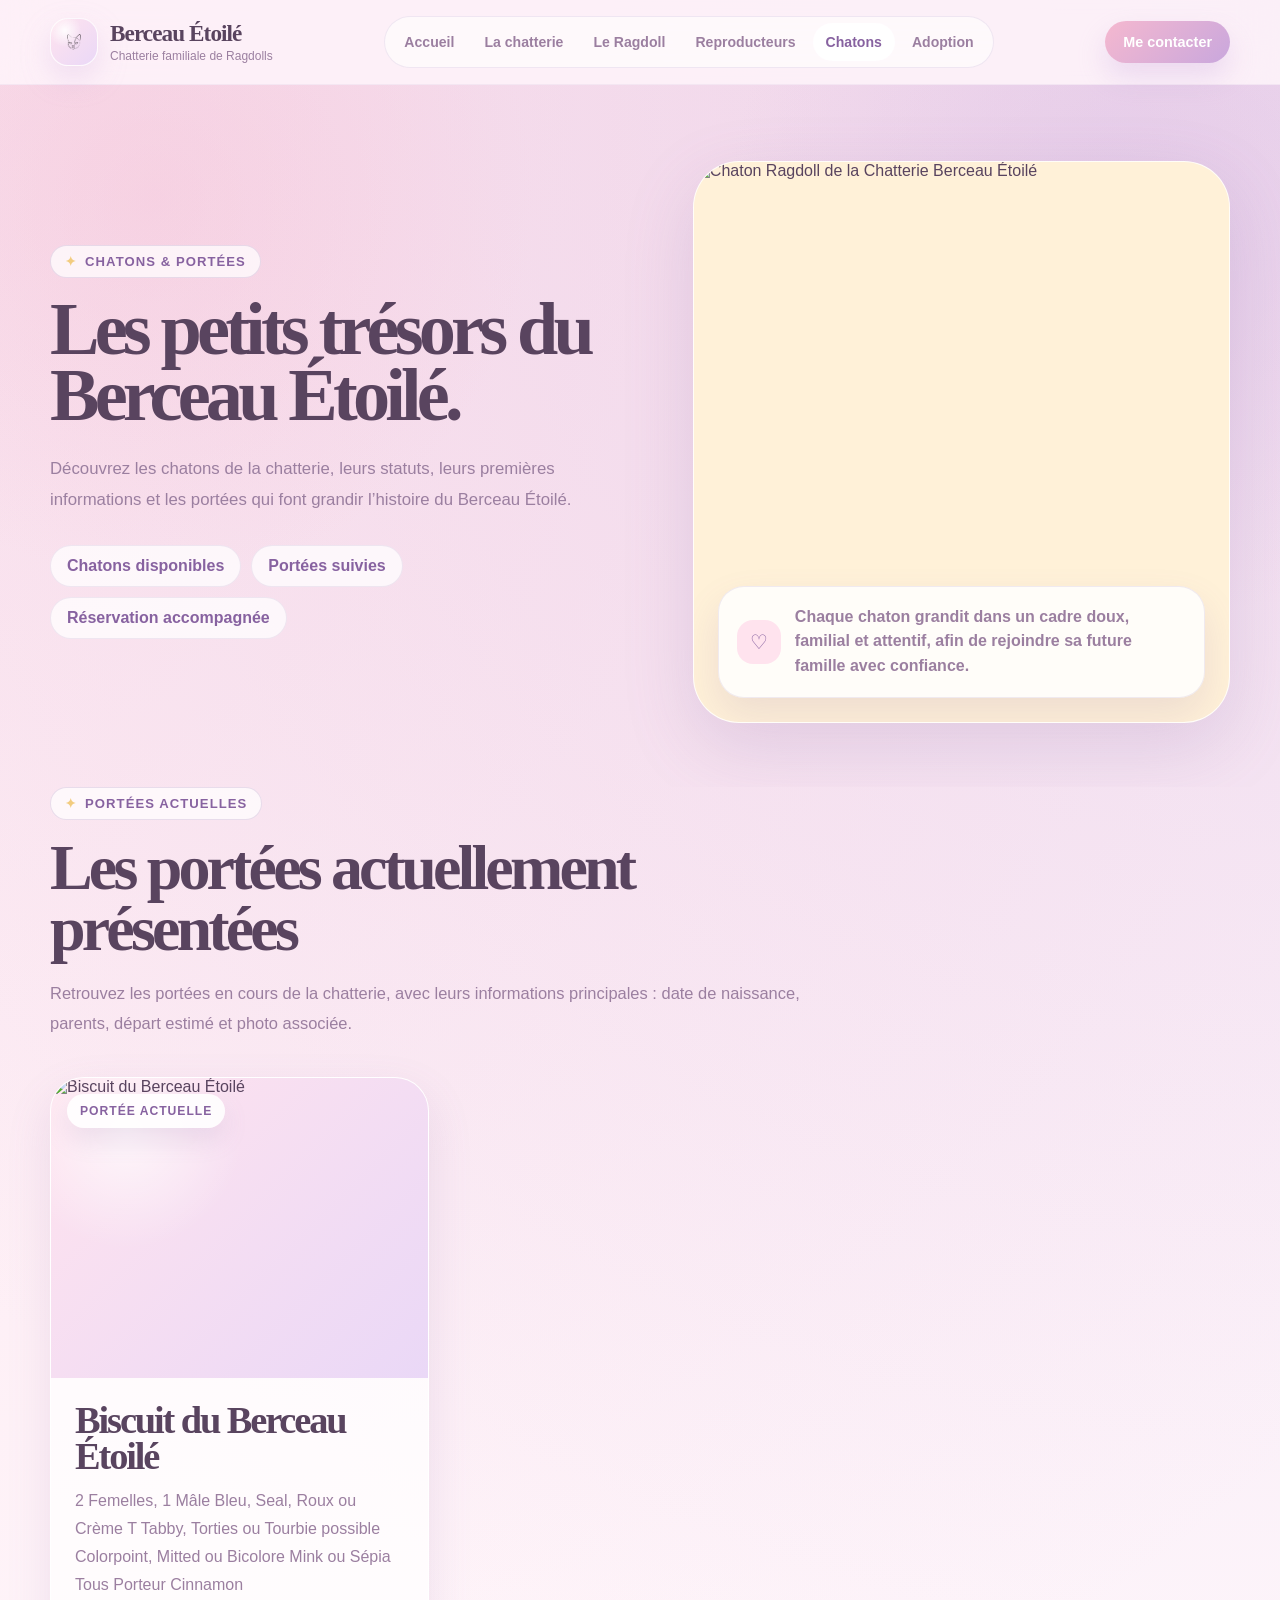
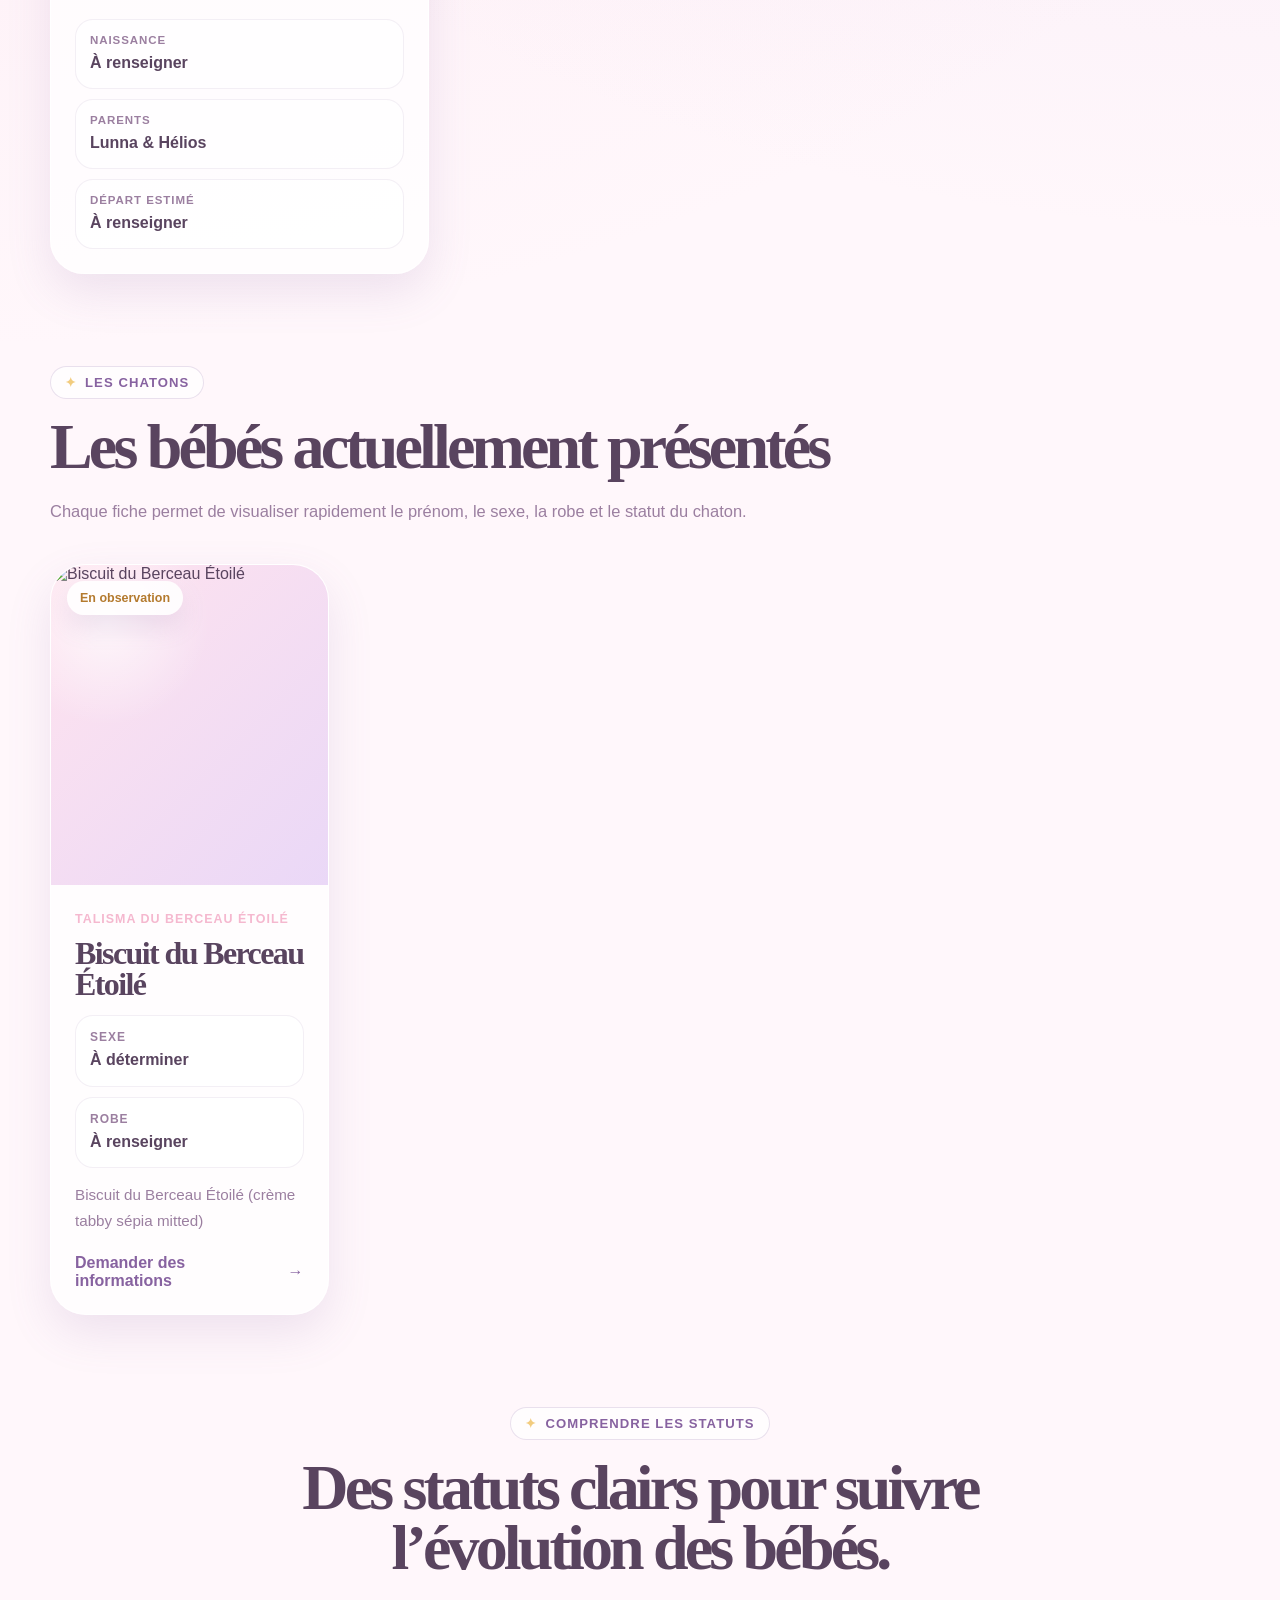
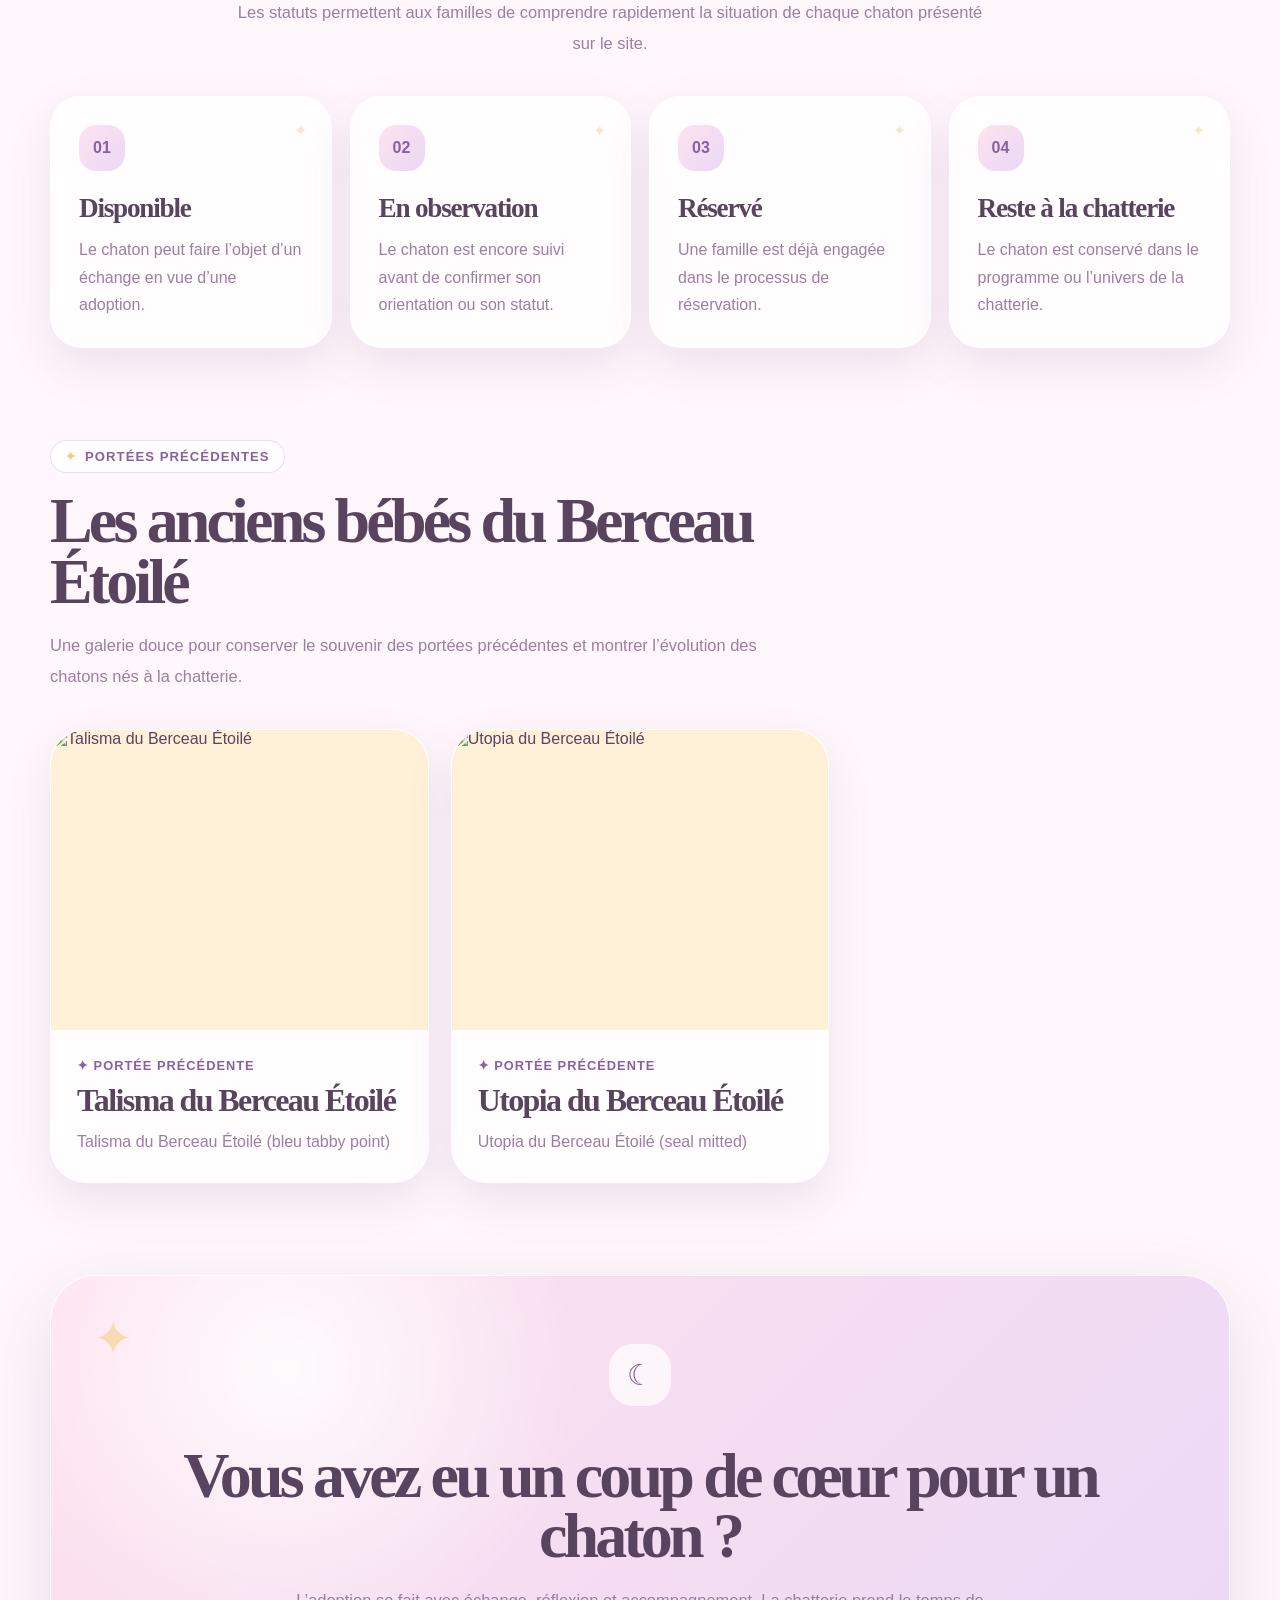
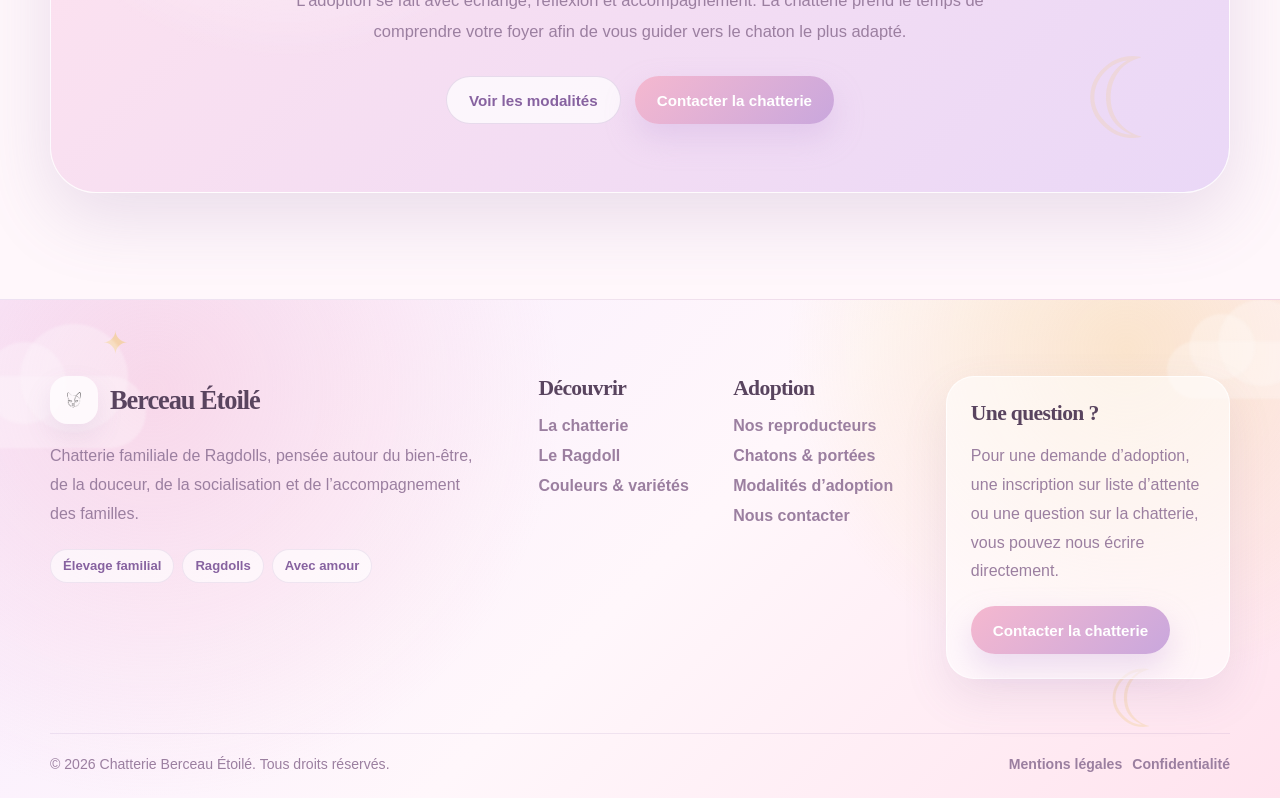
==== commit 23393fb3: "Add GitHub Pages static preview" ====
--- a/docs/chatons.html
+++ b/docs/chatons.html
@@ -491,9 +491,8 @@
         </p>
 
         <div>
-            <a href="#">Mentions légales</a>
-            <span>•</span>
-            <a href="#">Confidentialité</a>
+            <a href="./mentions-legales.html">Mentions légales</a>
+            <a href="./confidentialite.html">Confidentialité</a>
         </div>
     </div>
 </footer>
